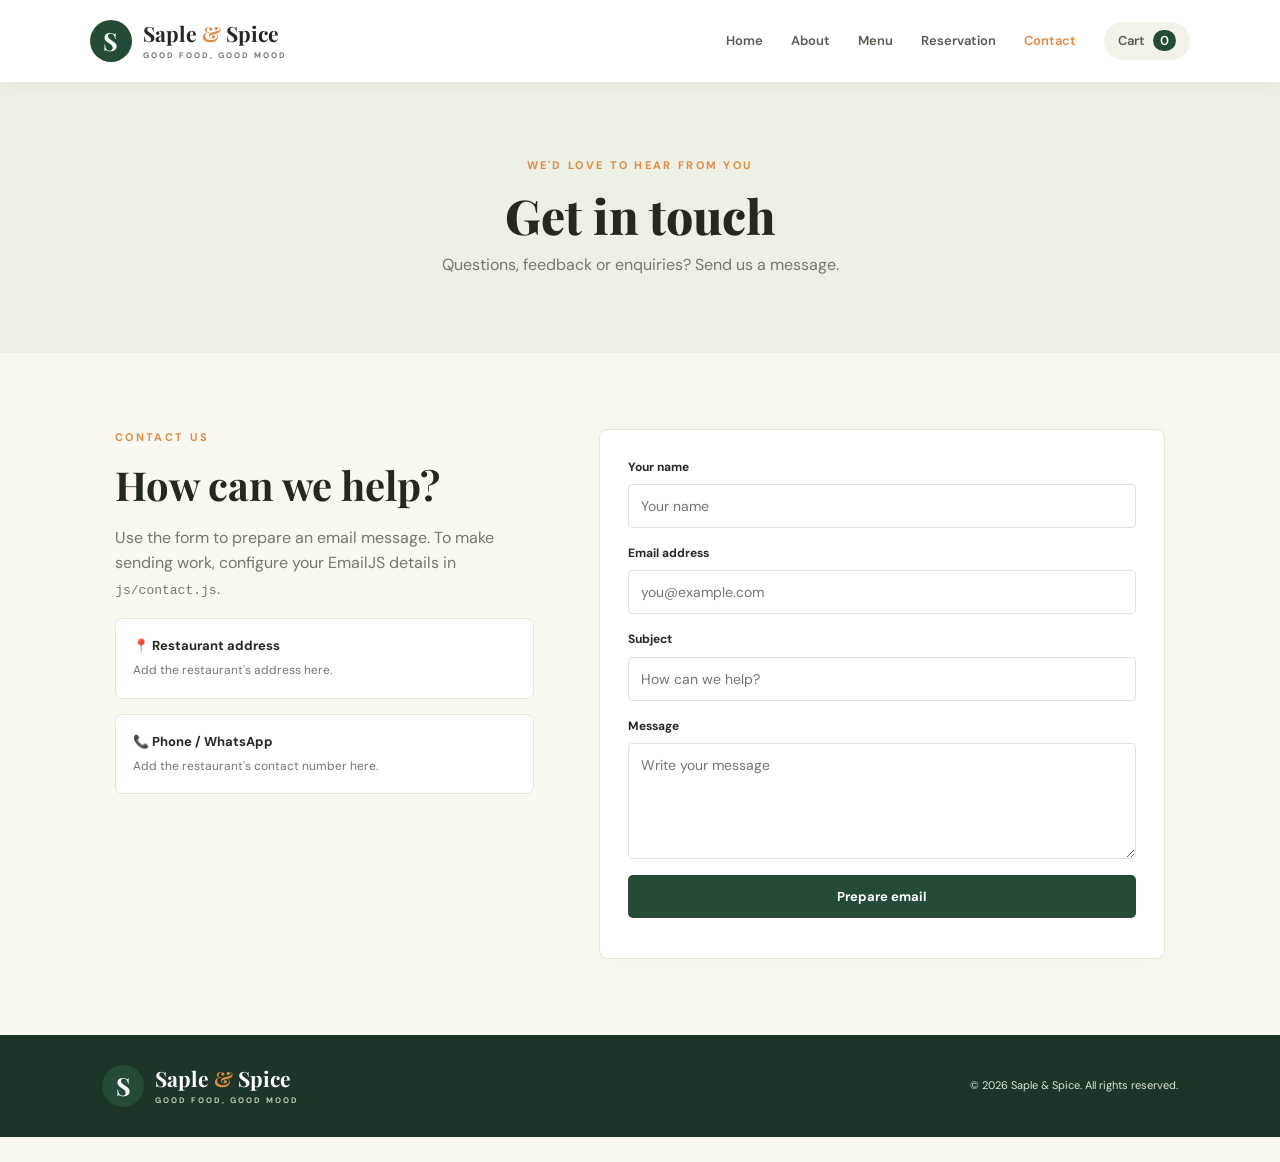
==== contact.html @ c9da74c6 "Initial upload of Saple and Spice website" ====
<!DOCTYPE html><html lang="en"><head><meta charset="UTF-8"><meta name="viewport" content="width=device-width, initial-scale=1.0"><title>Contact | Saple & Spice</title><link rel="stylesheet" href="css/style.css"><script defer src="js/main.js"></script><script defer src="js/contact.js"></script></head><body>
<header class="site-header"><a class="brand" href="index.html"><span class="brand-mark">S</span><span>Saple <b>&</b> Spice<small>GOOD FOOD, GOOD MOOD</small></span></a><button class="menu-toggle" aria-label="Toggle navigation">☰</button><nav class="nav"><a href="index.html">Home</a><a href="about.html">About</a><a href="menu.html">Menu</a><a href="reservation.html">Reservation</a><a class="active" href="contact.html">Contact</a><a class="nav-cart" href="menu.html#cart">Cart <span id="cart-count">0</span></a></nav></header>
<main><section class="page-banner"><p class="eyebrow">WE'D LOVE TO HEAR FROM YOU</p><h1>Get in touch</h1><p>Questions, feedback or enquiries? Send us a message.</p></section><section class="section form-layout"><div><p class="eyebrow">CONTACT US</p><h2>How can we help?</h2><p class="muted">Use the form to prepare an email message. To make sending work, configure your EmailJS details in <code>js/contact.js</code>.</p><div class="contact-card">📍 <b>Restaurant address</b><p>Add the restaurant's address here.</p></div><div class="contact-card">📞 <b>Phone / WhatsApp</b><p>Add the restaurant's contact number here.</p></div></div><form id="contact-form" class="form-card"><label>Your name<input name="name" required placeholder="Your name"></label><label>Email address<input name="email" type="email" required placeholder="you@example.com"></label><label>Subject<input name="subject" required placeholder="How can we help?"></label><label>Message<textarea name="message" rows="5" required placeholder="Write your message"></textarea></label><button class="btn full" type="submit">Prepare email</button><p id="contact-status" class="form-status" aria-live="polite"></p></form></section></main><footer><div class="brand footer-brand"><span class="brand-mark">S</span><span>Saple <b>&</b> Spice<small>GOOD FOOD, GOOD MOOD</small></span></div><p>© <span id="year"></span> Saple & Spice. All rights reserved.</p></footer></body></html>
---- css/style.css ----
@import url('https://fonts.googleapis.com/css2?family=DM+Sans:wght@400;500;600;700&family=Playfair+Display:wght@600;700;800&display=swap');
:root{--green:#234b35;--lime:#b7c96b;--orange:#df8b45;--cream:#fbf8f1;--ink:#242820;--muted:#73776e;--white:#fff;--line:#e9e5da}*{box-sizing:border-box}html{scroll-behavior:smooth}body{margin:0;background:var(--cream);color:var(--ink);font-family:'DM Sans',Arial,sans-serif;line-height:1.6}a{text-decoration:none;color:inherit}.site-header{height:82px;padding:0 7%;display:flex;align-items:center;justify-content:space-between;background:#fff;position:sticky;top:0;z-index:10;box-shadow:0 2px 18px #1825160c}.brand{display:flex;align-items:center;gap:11px;font-family:'Playfair Display',serif;font-size:21px;font-weight:700;line-height:1.1}.brand b{color:var(--orange)}.brand small{display:block;font:700 8px 'DM Sans',sans-serif;letter-spacing:2px;color:var(--muted);margin-top:5px}.brand-mark{width:42px;height:42px;border-radius:50%;display:grid;place-items:center;background:var(--green);color:#fff;font-size:25px}.nav{display:flex;align-items:center;gap:28px;font-size:13px;font-weight:600}.nav a{color:#555d51}.nav a:hover,.nav a.active{color:var(--orange)}.nav-cart{background:#f3f2e9;padding:9px 14px;border-radius:30px}.nav-cart span{background:var(--green);color:#fff;padding:2px 7px;border-radius:20px;margin-left:5px}.menu-toggle{display:none;border:0;background:none;font-size:25px}.hero{min-height:570px;padding:85px 10%;display:flex;align-items:center;justify-content:space-between;background:linear-gradient(110deg,#f5f0e5 0%,#f5f0e5 54%,#e8eddb 54%)}.hero-content{max-width:540px}.eyebrow{font-size:11px;font-weight:700;letter-spacing:2.3px;color:var(--orange);margin:0 0 14px}.hero h1,.page-banner h1{font:800 clamp(42px,6vw,70px)/1.12 'Playfair Display',serif;margin:0 0 20px}.hero h1 em{color:var(--green);font-style:normal}.hero-content>p:not(.eyebrow){max-width:470px;color:#666d61}.hero-actions{display:flex;gap:12px;margin-top:28px}.btn{display:inline-flex;align-items:center;justify-content:center;border:0;border-radius:5px;padding:13px 22px;background:var(--green);color:#fff;font:700 13px 'DM Sans',sans-serif;cursor:pointer;transition:.2s}.btn:hover{background:#173825;transform:translateY(-1px)}.btn-outline{background:transparent;border:1px solid var(--green);color:var(--green)}.btn-light{background:#fff;color:var(--green)}.hero-art{width:370px;height:370px;border-radius:50%;background:#dce5c9;display:grid;place-items:center;position:relative;margin-right:4%}.food-plate{width:260px;height:260px;border-radius:50%;background:#fff;display:grid;place-items:center;font-size:125px;box-shadow:0 15px 40px #30452b25}.floating-note{position:absolute;right:-15px;bottom:35px;background:#fff;padding:15px 20px;border-radius:9px;font-size:12px;box-shadow:0 8px 25px #0001;transform:rotate(4deg)}.floating-note b{color:var(--green)}.section{padding:76px 9%;}.intro{text-align:center}.section h2,.cta h2,.form-layout h2{font:700 clamp(28px,3.6vw,40px)/1.2 'Playfair Display',serif;margin:0 0 12px}.muted{color:var(--muted)}.intro>.muted{max-width:550px;margin:0 auto}.feature-grid{display:grid;grid-template-columns:repeat(3,1fr);gap:22px;margin-top:42px;text-align:left}.feature{padding:27px;background:#fff;border:1px solid var(--line);border-radius:8px}.feature span{font-size:30px}.feature h3{font:700 19px 'Playfair Display',serif;margin:13px 0 5px}.feature p{font-size:13px;color:var(--muted);margin:0}.cta{margin:0 9% 75px;background:var(--green);border-radius:10px;padding:35px 5%;color:#fff;display:flex;align-items:center;justify-content:space-between}.cta .eyebrow{color:var(--lime)}.cta h2{max-width:480px;margin:0}.page-banner{text-align:center;padding:75px 20px;background:#edf0e4}.page-banner h1{font-size:48px;margin-bottom:10px}.page-banner p:last-child{color:var(--muted);margin:0}.split{display:grid;grid-template-columns:1fr 1fr;gap:65px;align-items:center}.split p{color:var(--muted)}.about-illustration{height:330px;border-radius:12px;background:#e8eddb;display:grid;place-items:center;font-size:125px;position:relative}.about-illustration span{position:absolute;bottom:24px;right:25px;background:#fff;padding:10px 18px;border-radius:5px;font:600 12px 'DM Sans',sans-serif;color:var(--green)}.menu-toolbar{display:flex;align-items:end;justify-content:space-between;gap:20px;margin-bottom:27px}.menu-toolbar h2{margin:0}.menu-toolbar p{margin:5px 0 0;font-size:13px}.filters{display:flex;gap:8px;flex-wrap:wrap}.filter{border:1px solid var(--line);background:#fff;padding:8px 14px;border-radius:30px;cursor:pointer;font:600 12px 'DM Sans',sans-serif}.filter.active,.filter:hover{background:var(--green);color:#fff;border-color:var(--green)}.menu-grid{display:grid;grid-template-columns:repeat(3,1fr);gap:22px}.food-card{background:#fff;border:1px solid var(--line);border-radius:9px;overflow:hidden}.food-image{height:155px;display:grid;place-items:center;background:#e9eddf;font-size:72px}.food-info{padding:18px}.food-info h3{font:700 19px 'Playfair Display',serif;margin:0 0 5px}.food-info p{font-size:12px;color:var(--muted);min-height:38px;margin:0 0 13px}.food-bottom{display:flex;align-items:center;justify-content:space-between}.price{font-weight:700;color:var(--green)}.add-btn{border:0;background:#edf0e4;color:var(--green);padding:9px 12px;border-radius:4px;font-weight:700;cursor:pointer}.cart-section{background:#f2f1e9}.cart-heading{display:flex;justify-content:space-between;align-items:center}.cart-heading h2{margin:0}.text-button{border:0;background:none;color:#a64f35;font-weight:700;cursor:pointer}.cart-items{margin:20px 0}.cart-row{display:flex;align-items:center;justify-content:space-between;padding:14px 0;border-bottom:1px solid #ddd}.cart-row small{display:block;color:var(--muted)}.quantity{display:flex;align-items:center;gap:10px}.quantity button{width:27px;height:27px;border:0;border-radius:50%;background:#fff;cursor:pointer}.cart-bottom{display:flex;align-items:center;justify-content:space-between}.cart-bottom strong{font-size:18px}.small-note{font-size:11px;color:var(--muted)}.form-layout{display:grid;grid-template-columns:.85fr 1.15fr;gap:65px;align-items:start}.form-layout>div>p:not(.eyebrow){color:var(--muted)}.form-card{background:#fff;padding:28px;border:1px solid var(--line);border-radius:9px;box-shadow:0 8px 30px #233a1c08}.form-card label{display:block;font-size:12px;font-weight:700;margin-bottom:16px}.form-card input,.form-card select,.form-card textarea{display:block;width:100%;margin-top:7px;padding:12px;border:1px solid #e3e2da;border-radius:4px;background:#fff;font:14px 'DM Sans',sans-serif;outline:none}.form-card input:focus,.form-card textarea:focus,.form-card select:focus{border-color:var(--green)}.form-row{display:grid;grid-template-columns:1fr 1fr;gap:14px}.full{width:100%}.form-status{font-size:12px;color:var(--green);margin-bottom:0}.contact-card{padding:17px;background:#fff;border:1px solid var(--line);border-radius:7px;margin-top:15px;font-size:13px}.contact-card p{margin:5px 0 0;color:var(--muted);font-size:12px}footer{padding:30px 8%;background:#1c3527;color:#dce4d8;display:flex;justify-content:space-between;align-items:center;gap:20px;font-size:11px}footer p{margin:0}.footer-brand{color:#fff}.footer-brand small{color:#bdc9b8}
@media(max-width:850px){.site-header{padding:0 5%}.menu-toggle{display:block}.nav{display:none;position:absolute;top:82px;left:0;right:0;background:#fff;padding:20px 6%;flex-direction:column;align-items:flex-start;gap:17px;box-shadow:0 10px 15px #0001}.nav.open{display:flex}.hero{padding:65px 7%;min-height:500px}.hero-art{width:280px;height:280px;margin:0}.food-plate{width:200px;height:200px;font-size:95px}.feature-grid,.menu-grid{grid-template-columns:repeat(2,1fr)}.form-layout{gap:30px}.section{padding:60px 7%}}
@media(max-width:600px){.hero{display:block;padding:60px 7%}.hero-art{width:230px;height:230px;margin:45px auto 0}.food-plate{width:165px;height:165px;font-size:80px}.hero h1{font-size:48px}.feature-grid,.menu-grid,.split,.form-layout{grid-template-columns:1fr}.feature-grid{gap:13px}.cta{margin:0 5% 50px;display:block}.cta .btn{margin-top:20px}.menu-toolbar{display:block}.filters{margin-top:18px}.page-banner h1{font-size:39px}.section{padding:48px 6%}.form-card{padding:20px}.form-row{grid-template-columns:1fr}.cart-bottom{align-items:flex-start;gap:15px;flex-direction:column}footer{flex-direction:column;text-align:center}.about-illustration{height:240px}}
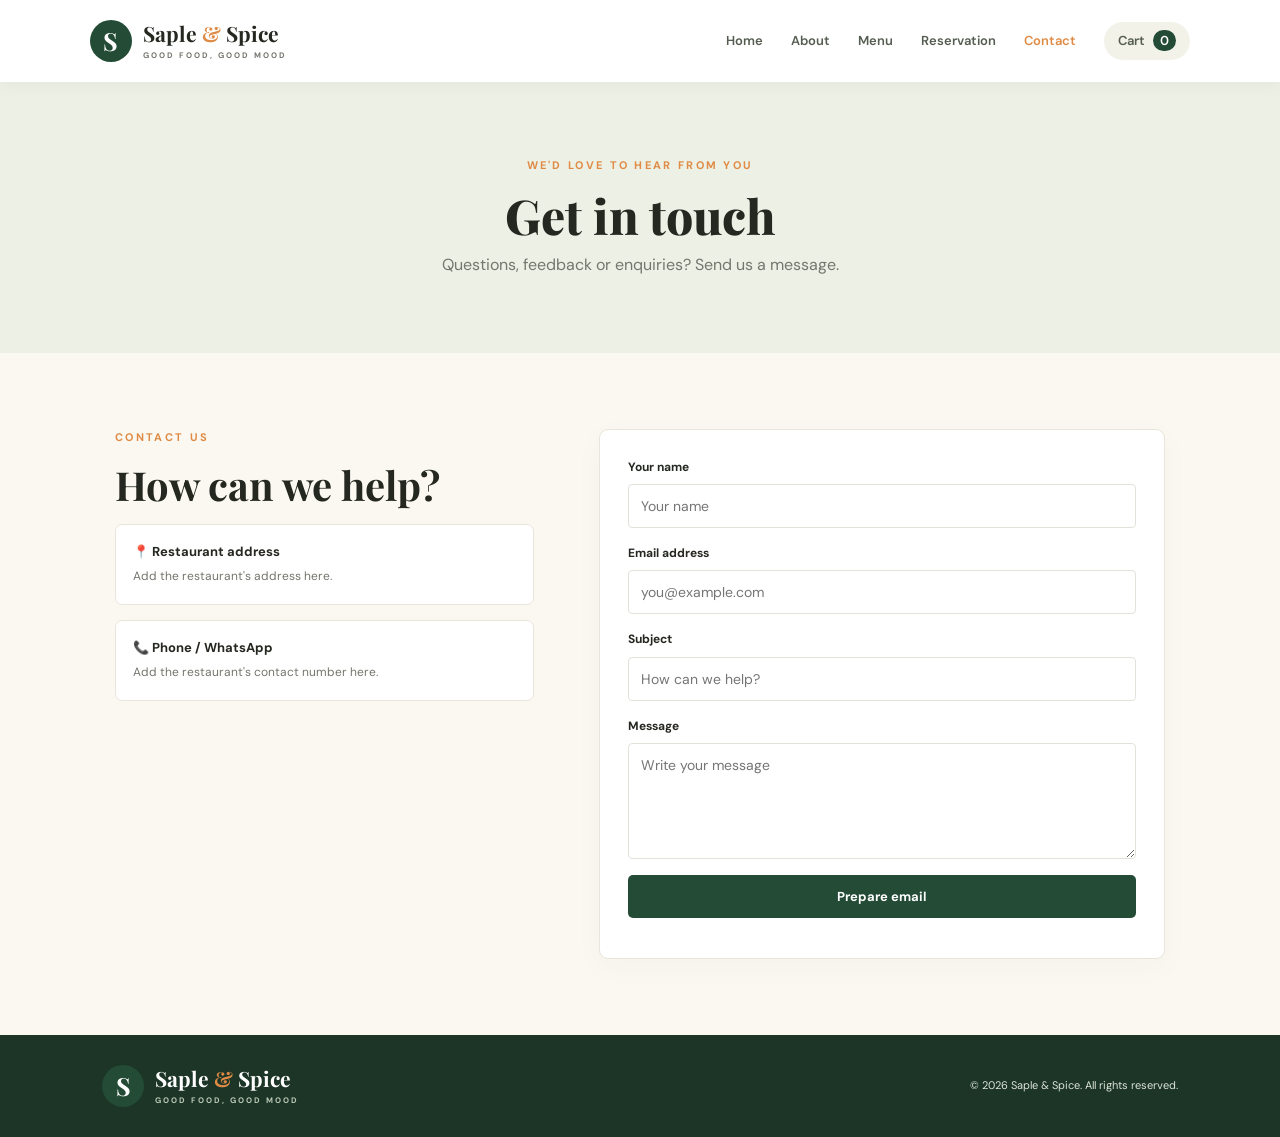
==== commit f5b12a7d: "Remove unnecessary contact page paragraph" ====
--- a/contact.html
+++ b/contact.html
@@ -1,4 +1,98 @@
-<!DOCTYPE html><html lang="en"><head><meta charset="UTF-8"><meta name="viewport" content="width=device-width, initial-scale=1.0"><title>Contact | Saple & Spice</title><link rel="stylesheet" href="css/style.css"><script defer src="js/main.js"></script><script defer src="js/contact.js"></script></head><body>
-<header class="site-header"><a class="brand" href="index.html"><span class="brand-mark">S</span><span>Saple <b>&</b> Spice<small>GOOD FOOD, GOOD MOOD</small></span></a><button class="menu-toggle" aria-label="Toggle navigation">☰</button><nav class="nav"><a href="index.html">Home</a><a href="about.html">About</a><a href="menu.html">Menu</a><a href="reservation.html">Reservation</a><a class="active" href="contact.html">Contact</a><a class="nav-cart" href="menu.html#cart">Cart <span id="cart-count">0</span></a></nav></header>
-<main><section class="page-banner"><p class="eyebrow">WE'D LOVE TO HEAR FROM YOU</p><h1>Get in touch</h1><p>Questions, feedback or enquiries? Send us a message.</p></section><section class="section form-layout"><div><p class="eyebrow">CONTACT US</p><h2>How can we help?</h2><p class="muted">Use the form to prepare an email message. To make sending work, configure your EmailJS details in <code>js/contact.js</code>.</p><div class="contact-card">📍 <b>Restaurant address</b><p>Add the restaurant's address here.</p></div><div class="contact-card">📞 <b>Phone / WhatsApp</b><p>Add the restaurant's contact number here.</p></div></div><form id="contact-form" class="form-card"><label>Your name<input name="name" required placeholder="Your name"></label><label>Email address<input name="email" type="email" required placeholder="you@example.com"></label><label>Subject<input name="subject" required placeholder="How can we help?"></label><label>Message<textarea name="message" rows="5" required placeholder="Write your message"></textarea></label><button class="btn full" type="submit">Prepare email</button><p id="contact-status" class="form-status" aria-live="polite"></p></form></section></main><footer><div class="brand footer-brand"><span class="brand-mark">S</span><span>Saple <b>&</b> Spice<small>GOOD FOOD, GOOD MOOD</small></span></div><p>© <span id="year"></span> Saple & Spice. All rights reserved.</p></footer></body></html>
- 
+<!DOCTYPE html>
+<html lang="en">
+<head>
+<meta charset="UTF-8">
+<meta name="viewport" content="width=device-width, initial-scale=1.0">
+<title>Contact | Saple & Spice</title>
+<link rel="stylesheet" href="css/style.css">
+<script defer src="js/main.js"></script>
+<script defer src="js/contact.js"></script>
+</head>
+<body>
+
+<header class="site-header">
+<a class="brand" href="index.html">
+<span class="brand-mark">S</span>
+<span>Saple <b>&</b> Spice
+<small>GOOD FOOD, GOOD MOOD</small>
+</span>
+</a>
+
+<button class="menu-toggle" aria-label="Toggle navigation">☰</button>
+
+<nav class="nav">
+<a href="index.html">Home</a>
+<a href="about.html">About</a>
+<a href="menu.html">Menu</a>
+<a href="reservation.html">Reservation</a>
+<a class="active" href="contact.html">Contact</a>
+<a class="nav-cart" href="menu.html#cart">
+Cart <span id="cart-count">0</span>
+</a>
+</nav>
+</header>
+
+<main>
+<section class="page-banner">
+<p class="eyebrow">WE'D LOVE TO HEAR FROM YOU</p>
+<h1>Get in touch</h1>
+<p>Questions, feedback or enquiries? Send us a message.</p>
+</section>
+
+<section class="section form-layout">
+<div>
+<p class="eyebrow">CONTACT US</p>
+<h2>How can we help?</h2>
+
+<div class="contact-card">
+📍 <b>Restaurant address</b>
+<p>Add the restaurant's address here.</p>
+</div>
+
+<div class="contact-card">
+📞 <b>Phone / WhatsApp</b>
+<p>Add the restaurant's contact number here.</p>
+</div>
+</div>
+
+<form id="contact-form" class="form-card">
+<label>
+Your name
+<input name="name" required placeholder="Your name">
+</label>
+
+<label>
+Email address
+<input name="email" type="email" required placeholder="you@example.com">
+</label>
+
+<label>
+Subject
+<input name="subject" required placeholder="How can we help?">
+</label>
+
+<label>
+Message
+<textarea name="message" rows="5" required placeholder="Write your message"></textarea>
+</label>
+
+<button class="btn full" type="submit">Prepare email</button>
+
+<p id="contact-status" class="form-status" aria-live="polite"></p>
+</form>
+</section>
+</main>
+
+<footer>
+<div class="brand footer-brand">
+<span class="brand-mark">S</span>
+<span>Saple <b>&</b> Spice
+<small>GOOD FOOD, GOOD MOOD</small>
+</span>
+</div>
+
+<p>© <span id="year"></span> Saple & Spice. All rights reserved.</p>
+</footer>
+
+</body>
+</html>
